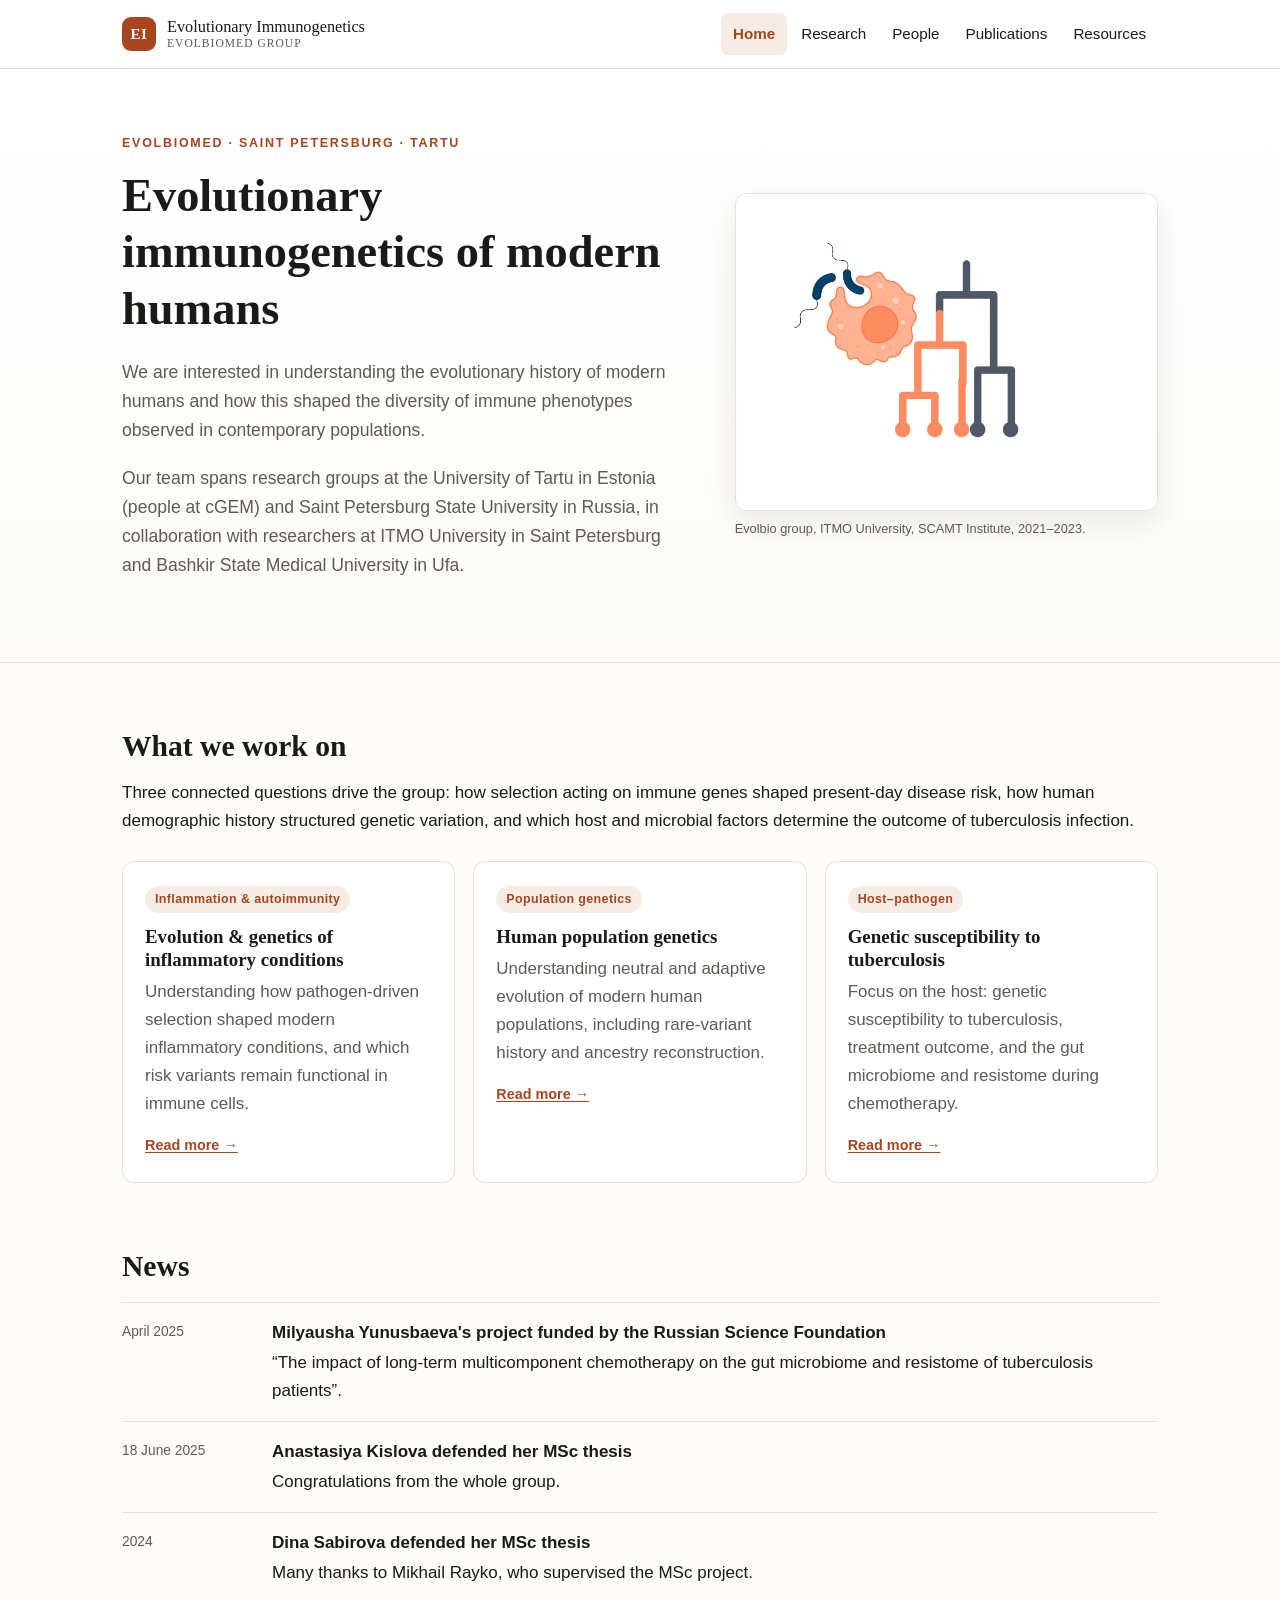
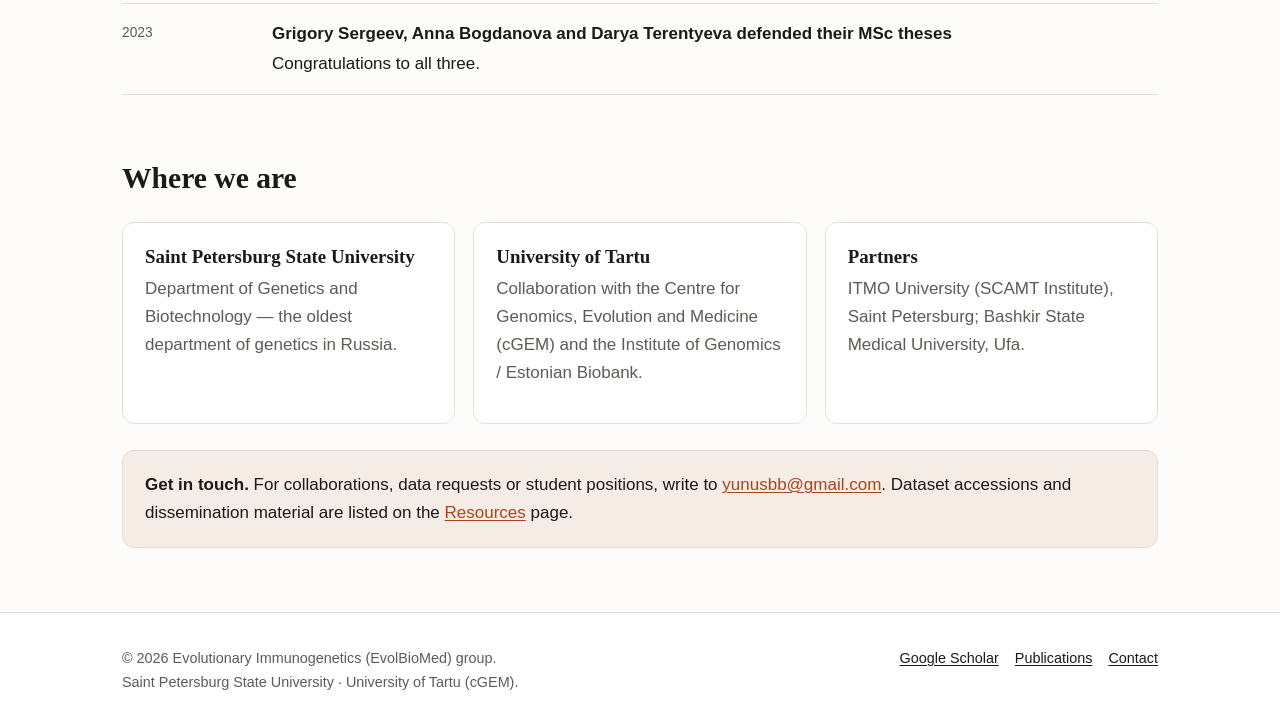
==== index.html @ 04dab828 "EvolBioMed group site: 5 pages, sitemap, structured data, GitHub Pages ready" ====
<!DOCTYPE html>
<html lang="en">
<head>
<meta charset="utf-8">
<meta name="viewport" content="width=device-width, initial-scale=1">
<title>Evolutionary Immunogenetics — EvolBioMed group</title>
<meta name="description" content="Group of Bayazit Yunusbayev studying how human evolutionary history and pathogen-driven selection shaped immune phenotypes, autoimmunity and tuberculosis susceptibility.">
<link rel="canonical" href="https://evobiomed.org/">
<meta name="robots" content="index,follow,max-image-preview:large">
<meta property="og:type" content="website">
<meta property="og:site_name" content="Evolutionary Immunogenetics — EvolBioMed">
<meta property="og:title" content="Evolutionary Immunogenetics — EvolBioMed group">
<meta property="og:description" content="How human evolutionary history and pathogen-driven selection shaped immune phenotypes, autoimmune disease and tuberculosis susceptibility.">
<meta property="og:url" content="https://evobiomed.org/">
<meta property="og:image" content="https://evobiomed.org/assets/img/og.jpg">
<meta name="twitter:card" content="summary_large_image">
<link rel="icon" href="assets/favicon.svg" type="image/svg+xml">
<link rel="stylesheet" href="assets/style.css">
<script type="application/ld+json">
{
  "@context": "https://schema.org",
  "@type": "ResearchOrganization",
  "name": "Evolutionary Immunogenetics — EvolBioMed group",
  "alternateName": ["EvolBioMed", "Evolbio group", "Yunusbayev lab"],
  "url": "https://evobiomed.org/",
  "logo": "https://evobiomed.org/assets/img/hero.jpg",
  "description": "Research group studying the evolutionary genetics of the human immune system: how pathogen-driven natural selection shaped immune phenotypes, autoimmune conditions, tuberculosis susceptibility and the gut microbiome.",
  "foundingDate": "2019",
  "email": "yunusbb@gmail.com",
  "location": [
    {"@type":"Place","name":"Department of Genetics and Biotechnology, Saint Petersburg State University","address":{"@type":"PostalAddress","addressLocality":"Saint Petersburg","addressCountry":"RU"}},
    {"@type":"Place","name":"Institute of Genomics, University of Tartu (cGEM)","address":{"@type":"PostalAddress","addressLocality":"Tartu","addressCountry":"EE"}}
  ],
  "founder": {
    "@type": "Person",
    "name": "Bayazit Yunusbayev",
    "jobTitle": "Principal Investigator",
    "url": "https://evobiomed.org/people.html",
    "sameAs": "https://scholar.google.com/citations?user=bPSczQ8AAAAJ"
  },
  "knowsAbout": ["evolutionary immunogenetics","human population genetics","autoimmunity genetics","tuberculosis susceptibility","gut microbiome","natural selection"],
  "sameAs": [
    "https://sites.google.com/view/evobiomed/home",
    "https://scholar.google.com/citations?user=bPSczQ8AAAAJ"
  ]
}
</script>
</head>
<body>
<a class="skip" href="#main">Skip to main content</a>

<header class="site-head">
  <div class="wrap">
    <a class="brand" href="index.html">
      <span class="brand-mark" aria-hidden="true">EI</span>
      <span class="brand-name">Evolutionary Immunogenetics<small>EvolBioMed group</small></span>
    </a>
    <nav class="main" aria-label="Main">
      <ul>
        <li><a href="index.html" aria-current="page">Home</a></li>
        <li><a href="research.html">Research</a></li>
        <li><a href="people.html">People</a></li>
        <li><a href="publications.html">Publications</a></li>
        <li><a href="resources.html">Resources</a></li>
      </ul>
    </nav>
  </div>
</header>

<main id="main">

  <section class="hero">
    <div class="wrap">
      <div>
        <p class="eyebrow">EvolBioMed · Saint Petersburg · Tartu</p>
        <h1>Evolutionary immunogenetics of modern humans</h1>
        <p class="lede">We are interested in understanding the evolutionary history of modern humans and how this shaped the diversity of immune phenotypes observed in contemporary populations.</p>
        <p class="lede">Our team spans research groups at the University of Tartu in Estonia (people at cGEM) and Saint Petersburg State University in Russia, in collaboration with researchers at ITMO University in Saint Petersburg and Bashkir State Medical University in Ufa.</p>
      </div>
      <figure class="hero-figure">
        <img src="assets/img/hero.jpg" width="1600" height="1202" alt="Illustration of the EvolBioMed research theme: evolutionary biomedicine of human populations">
        <figcaption>Evolbio group, ITMO University, SCAMT Institute, 2021–2023.</figcaption>
      </figure>
    </div>
  </section>

  <div class="wrap">

    <h2>What we work on</h2>
    <p>Three connected questions drive the group: how selection acting on immune genes shaped present-day disease risk, how human demographic history structured genetic variation, and which host and microbial factors determine the outcome of tuberculosis infection.</p>

    <div class="cards">
      <article class="card">
        <span class="pill">Inflammation &amp; autoimmunity</span>
        <h3>Evolution &amp; genetics of inflammatory conditions</h3>
        <p>Understanding how pathogen-driven selection shaped modern inflammatory conditions, and which risk variants remain functional in immune cells.</p>
        <a class="more" href="research.html#inflammatory">Read more →</a>
      </article>
      <article class="card">
        <span class="pill">Population genetics</span>
        <h3>Human population genetics</h3>
        <p>Understanding neutral and adaptive evolution of modern human populations, including rare-variant history and ancestry reconstruction.</p>
        <a class="more" href="research.html#popgen">Read more →</a>
      </article>
      <article class="card">
        <span class="pill">Host–pathogen</span>
        <h3>Genetic susceptibility to tuberculosis</h3>
        <p>Focus on the host: genetic susceptibility to tuberculosis, treatment outcome, and the gut microbiome and resistome during chemotherapy.</p>
        <a class="more" href="research.html#tb">Read more →</a>
      </article>
    </div>

    <h2>News</h2>
    <ul class="news">
      <li>
        <time datetime="2025-04">April 2025</time>
        <div><strong>Milyausha Yunusbaeva's project funded by the Russian Science Foundation</strong>
        “The impact of long-term multicomponent chemotherapy on the gut microbiome and resistome of tuberculosis patients”.</div>
      </li>
      <li>
        <time datetime="2025-06-18">18 June 2025</time>
        <div><strong>Anastasiya Kislova defended her MSc thesis</strong>
        Congratulations from the whole group.</div>
      </li>
      <li>
        <time datetime="2024">2024</time>
        <div><strong>Dina Sabirova defended her MSc thesis</strong>
        Many thanks to Mikhail Rayko, who supervised the MSc project.</div>
      </li>
      <li>
        <time datetime="2023">2023</time>
        <div><strong>Grigory Sergeev, Anna Bogdanova and Darya Terentyeva defended their MSc theses</strong>
        Congratulations to all three.</div>
      </li>
    </ul>

    <h2>Where we are</h2>
    <div class="cards">
      <article class="card">
        <h3>Saint Petersburg State University</h3>
        <p>Department of Genetics and Biotechnology — the oldest department of genetics in Russia.</p>
      </article>
      <article class="card">
        <h3>University of Tartu</h3>
        <p>Collaboration with the Centre for Genomics, Evolution and Medicine (cGEM) and the Institute of Genomics / Estonian Biobank.</p>
      </article>
      <article class="card">
        <h3>Partners</h3>
        <p>ITMO University (SCAMT Institute), Saint Petersburg; Bashkir State Medical University, Ufa.</p>
      </article>
    </div>

    <div class="callout">
      <p><strong>Get in touch.</strong> For collaborations, data requests or student positions, write to <a href="mailto:yunusbb@gmail.com">yunusbb@gmail.com</a>. Dataset accessions and dissemination material are listed on the <a href="resources.html">Resources</a> page.</p>
    </div>

  </div>
</main>

<footer class="site-foot">
  <div class="wrap">
    <p>© 2026 Evolutionary Immunogenetics (EvolBioMed) group.<br>Saint Petersburg State University · University of Tartu (cGEM).</p>
    <div class="foot-links">
      <a href="https://scholar.google.com/citations?user=bPSczQ8AAAAJ">Google Scholar</a>
      <a href="publications.html">Publications</a>
      <a href="mailto:yunusbb@gmail.com">Contact</a>
    </div>
  </div>
</footer>
</body>
</html>
---- assets/style.css ----
/* Evolutionary Immunogenetics — group site styles */
:root{
  --ink:#1b1a18; --muted:#5f5a54; --accent:#a8451f; --accent-soft:#f6ece6;
  --bg:#fdfcfa; --card:#ffffff; --line:#e7e0d8; --max:1080px;
}
*{box-sizing:border-box}
html{-webkit-text-size-adjust:100%}
body{
  margin:0; background:var(--bg); color:var(--ink);
  font:17px/1.65 -apple-system,BlinkMacSystemFont,"Segoe UI",Roboto,Helvetica,Arial,sans-serif;
}
img{max-width:100%; height:auto; display:block}
a{color:var(--accent); text-decoration-thickness:1px; text-underline-offset:2px}
a:hover{text-decoration-thickness:2px}
h1,h2,h3,h4{font-family:Georgia,"Times New Roman",serif; line-height:1.22; margin:0 0 .5em}
h1{font-size:clamp(2rem,4.6vw,2.9rem)}
h2{font-size:clamp(1.4rem,2.6vw,1.85rem); margin-top:2.2em}
h3{font-size:1.18rem; margin-bottom:.35em}
p{margin:0 0 1.05em}
.wrap{max-width:var(--max); margin:0 auto; padding:0 22px}
.skip{position:absolute; left:-9999px; top:0; background:var(--ink); color:#fff; padding:10px 16px; z-index:99}
.skip:focus{left:12px; top:12px}

.visually-hidden{position:absolute; width:1px; height:1px; margin:-1px; padding:0;
  overflow:hidden; clip:rect(0 0 0 0); white-space:nowrap; border:0}

/* header */
.site-head{background:var(--card); border-bottom:1px solid var(--line); position:sticky; top:0; z-index:20}
.site-head .wrap{display:flex; flex-wrap:wrap; align-items:center; gap:14px; min-height:68px; padding-block:10px}
.brand{display:flex; align-items:center; gap:11px; text-decoration:none; color:var(--ink)}
.brand-mark{width:34px; height:34px; border-radius:9px; background:var(--accent); color:#fff;
  display:grid; place-items:center; font:600 15px/1 Georgia,serif; letter-spacing:.5px}
.brand-name{font-family:Georgia,serif; font-size:1.02rem; line-height:1.15}
.brand-name small{display:block; font-family:inherit; font-size:.72rem; letter-spacing:.09em;
  text-transform:uppercase; color:var(--muted); font-weight:400}
nav.main{margin-left:auto}
nav.main ul{display:flex; flex-wrap:wrap; gap:2px; list-style:none; margin:0; padding:0}
nav.main a{display:block; padding:8px 12px; border-radius:7px; color:var(--ink); text-decoration:none; font-size:.95rem}
nav.main a:hover{background:var(--accent-soft); color:var(--accent)}
nav.main a[aria-current="page"]{background:var(--accent-soft); color:var(--accent); font-weight:600}

/* hero */
.hero{border-bottom:1px solid var(--line); background:linear-gradient(180deg,#fff 0%,var(--bg) 100%)}
.hero .wrap{display:grid; grid-template-columns:1.15fr .85fr; gap:40px; align-items:center; padding-block:56px}
.hero h1{margin-bottom:.45em}
.eyebrow{font-size:.78rem; letter-spacing:.14em; text-transform:uppercase; color:var(--accent);
  font-weight:700; margin-bottom:14px}
.lede{font-size:1.1rem; color:var(--muted); max-width:56ch}
.hero-figure{margin:0}
.hero-figure img{border-radius:12px; border:1px solid var(--line); box-shadow:0 12px 30px rgba(27,26,24,.09)}
.hero-figure figcaption{font-size:.8rem; color:var(--muted); margin-top:9px; line-height:1.45}

/* sections, cards */
section{padding-block:8px}
.cards{display:grid; grid-template-columns:repeat(auto-fit,minmax(260px,1fr)); gap:18px; margin:26px 0 8px}
.card{background:var(--card); border:1px solid var(--line); border-radius:12px; padding:22px}
.card h3{margin-top:0}
.card p{color:var(--muted); margin-bottom:.8em}
.card .more{font-size:.9rem; font-weight:600}
.pill{display:inline-block; background:var(--accent-soft); color:var(--accent); font-size:.78rem;
  font-weight:600; letter-spacing:.03em; padding:3px 10px; border-radius:999px; margin-bottom:12px}

/* news */
.news{list-style:none; margin:18px 0 0; padding:0; border-top:1px solid var(--line)}
.news li{display:grid; grid-template-columns:132px 1fr; gap:18px; padding:16px 0; border-bottom:1px solid var(--line)}
.news time{color:var(--muted); font-size:.86rem; font-variant-numeric:tabular-nums; padding-top:2px}
.news strong{display:block; margin-bottom:2px}

/* people */
.person{display:grid; grid-template-columns:180px 1fr; gap:26px; padding:26px 0; border-bottom:1px solid var(--line)}
.person:first-of-type{border-top:1px solid var(--line); margin-top:22px}
.person img{border-radius:10px; border:1px solid var(--line); width:180px; height:180px; object-fit:cover}
.person .role{font-size:.78rem; letter-spacing:.1em; text-transform:uppercase; color:var(--accent); font-weight:700; margin-bottom:6px}
.person h3{margin-bottom:.4em; font-size:1.3rem}
.person p{color:var(--muted)}
.alumni{display:grid; grid-template-columns:repeat(auto-fit,minmax(250px,1fr)); gap:20px; margin-top:22px}
.alum{background:var(--card); border:1px solid var(--line); border-radius:12px; padding:20px; display:grid;
  grid-template-columns:64px 1fr; gap:14px; align-items:start}
.alum img{width:64px; height:64px; border-radius:8px; object-fit:cover; border:1px solid var(--line)}
.alum h4{margin:0 0 3px; font-size:1.02rem}
.alum p{font-size:.9rem; color:var(--muted); margin:0}

/* publications */
.filters{display:flex; flex-wrap:wrap; gap:8px; margin:22px 0 6px}
.filters a{font-size:.85rem; padding:6px 12px; border:1px solid var(--line); border-radius:999px;
  text-decoration:none; background:var(--card); color:var(--ink)}
.filters a:hover{border-color:var(--accent); color:var(--accent)}
.pubs{list-style:none; margin:16px 0 0; padding:0}
.pub{padding:18px 0; border-bottom:1px solid var(--line)}
.pub .authors{color:var(--muted); font-size:.94rem}
.pub .title{display:block; margin:4px 0 4px; font-weight:600; color:var(--ink)}
.pub .venue{font-size:.94rem; color:var(--ink)}
.pub .doi{font-size:.86rem; word-break:break-word}
.pub .year{float:right; font-family:Georgia,serif; color:var(--accent); font-size:.95rem; margin-left:14px}

/* misc blocks */
.callout{background:var(--accent-soft); border:1px solid #ecd9cf; border-radius:12px; padding:20px 22px; margin:26px 0}
.callout p:last-child{margin-bottom:0}
table.data{width:100%; border-collapse:collapse; margin:18px 0; font-size:.95rem}
table.data th,table.data td{text-align:left; padding:11px 12px; border-bottom:1px solid var(--line); vertical-align:top}
table.data th{background:#faf7f4; font-size:.8rem; letter-spacing:.06em; text-transform:uppercase; color:var(--muted)}

footer.site-foot{border-top:1px solid var(--line); background:var(--card); margin-top:64px; padding-block:34px}
footer.site-foot .wrap{display:flex; flex-wrap:wrap; gap:20px; justify-content:space-between; align-items:flex-start}
footer.site-foot p{margin:0; font-size:.9rem; color:var(--muted)}
footer.site-foot a{color:var(--ink)}
.foot-links{display:flex; gap:16px; flex-wrap:wrap; font-size:.9rem}

@media (max-width:820px){
  .hero .wrap{grid-template-columns:1fr; padding-block:36px}
  .person{grid-template-columns:1fr; gap:14px}
  .person img{width:130px; height:130px}
  .news li{grid-template-columns:1fr; gap:4px}
}
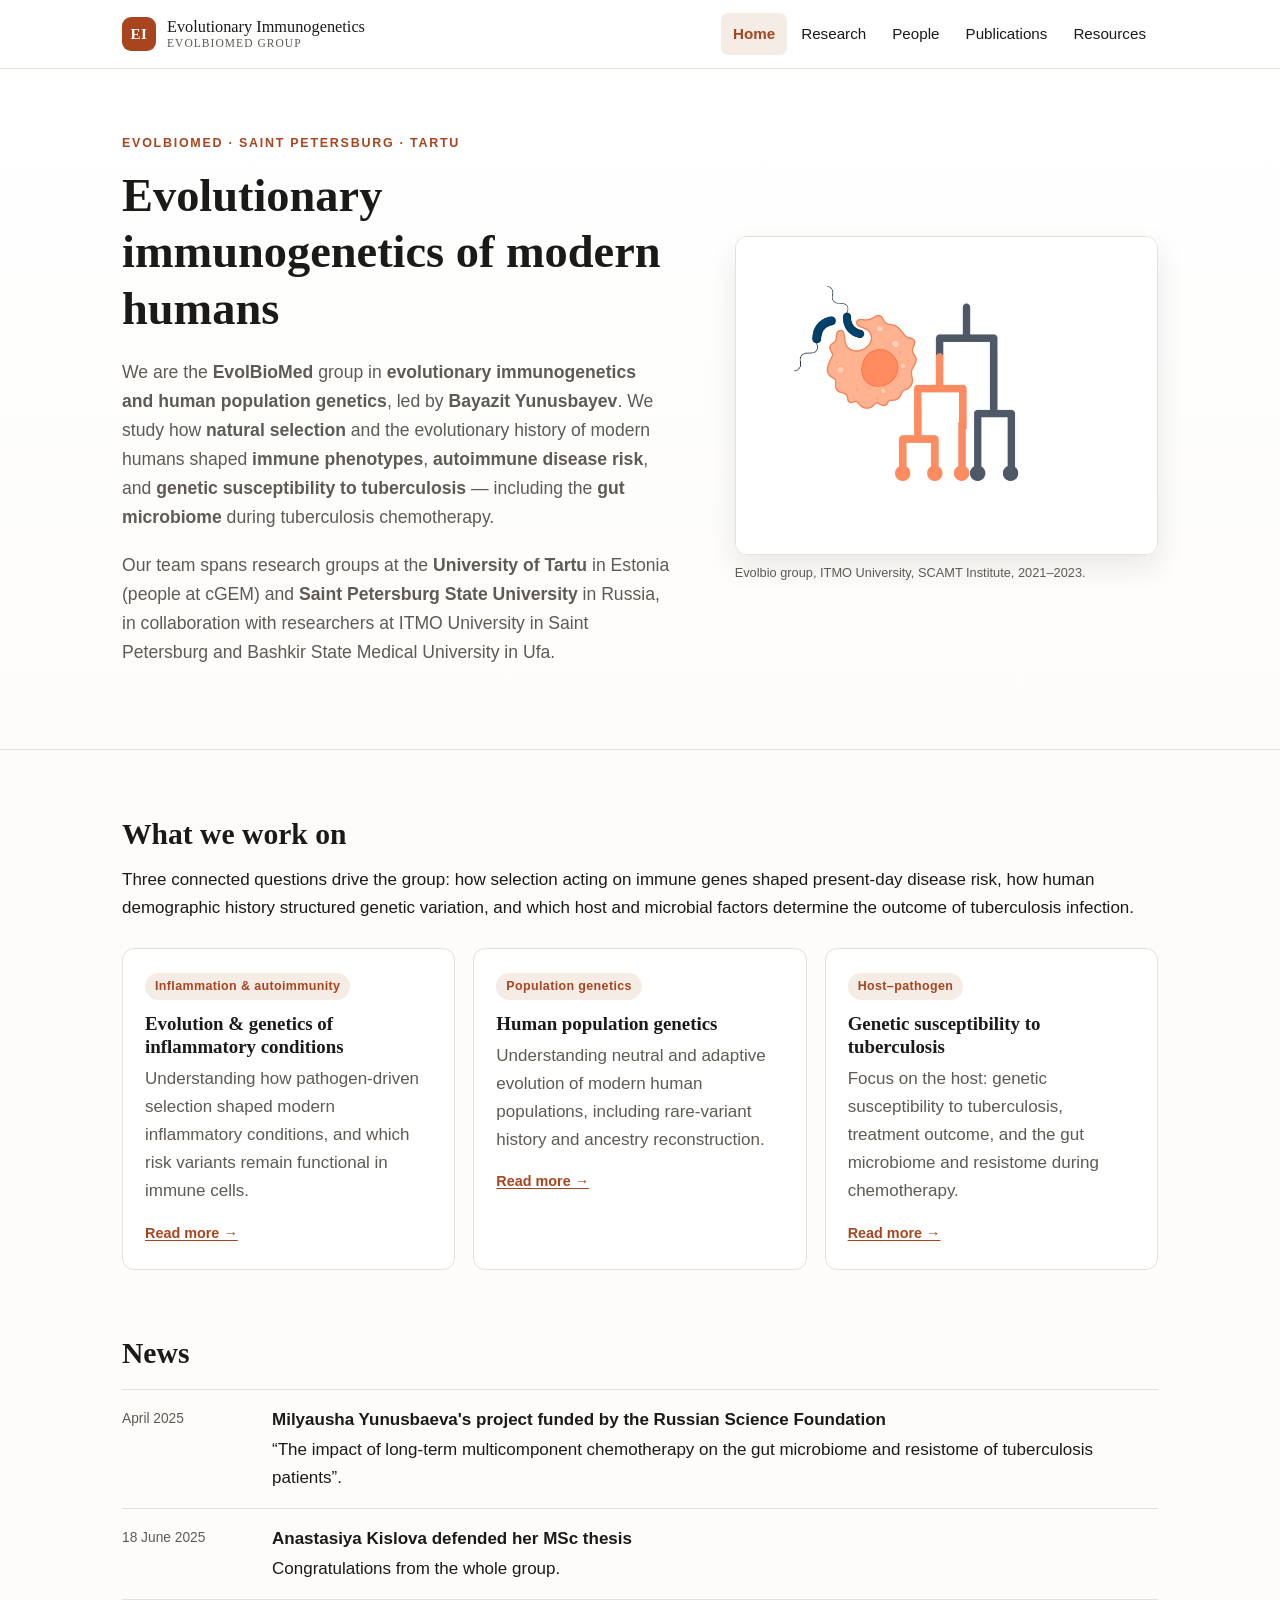
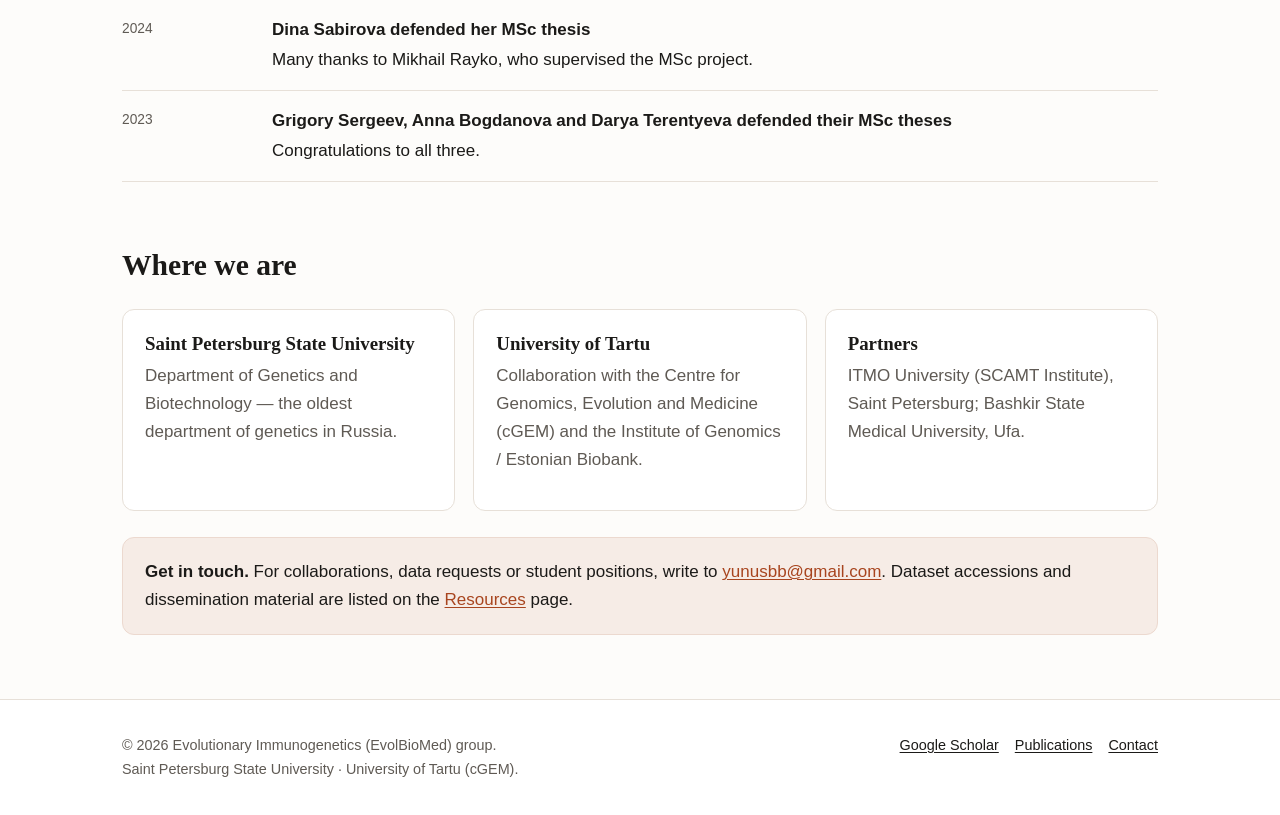
==== commit 06098376: "Wire in SEO keywords: homepage intro and research image alt text" ====
--- a/index.html
+++ b/index.html
@@ -3,6 +3,7 @@
 <head>
 <meta charset="utf-8">
 <meta name="viewport" content="width=device-width, initial-scale=1">
+<meta name="yandex-verification" content="7fbeff3733f0928e" />
 <title>Evolutionary Immunogenetics — EvolBioMed group</title>
 <meta name="description" content="Group of Bayazit Yunusbayev studying how human evolutionary history and pathogen-driven selection shaped immune phenotypes, autoimmunity and tuberculosis susceptibility.">
 <link rel="canonical" href="https://evobiomed.org/">
@@ -74,8 +75,8 @@
       <div>
         <p class="eyebrow">EvolBioMed · Saint Petersburg · Tartu</p>
         <h1>Evolutionary immunogenetics of modern humans</h1>
-        <p class="lede">We are interested in understanding the evolutionary history of modern humans and how this shaped the diversity of immune phenotypes observed in contemporary populations.</p>
-        <p class="lede">Our team spans research groups at the University of Tartu in Estonia (people at cGEM) and Saint Petersburg State University in Russia, in collaboration with researchers at ITMO University in Saint Petersburg and Bashkir State Medical University in Ufa.</p>
+        <p class="lede">We are the <strong>EvolBioMed</strong> group in <strong>evolutionary immunogenetics and human population genetics</strong>, led by <strong>Bayazit Yunusbayev</strong>. We study how <strong>natural selection</strong> and the evolutionary history of modern humans shaped <strong>immune phenotypes</strong>, <strong>autoimmune disease risk</strong>, and <strong>genetic susceptibility to tuberculosis</strong> — including the <strong>gut microbiome</strong> during tuberculosis chemotherapy.</p>
+        <p class="lede">Our team spans research groups at the <strong>University of Tartu</strong> in Estonia (people at cGEM) and <strong>Saint Petersburg State University</strong> in Russia, in collaboration with researchers at ITMO University in Saint Petersburg and Bashkir State Medical University in Ufa.</p>
       </div>
       <figure class="hero-figure">
         <img src="assets/img/hero.jpg" width="1600" height="1202" alt="Illustration of the EvolBioMed research theme: evolutionary biomedicine of human populations">
--- a/assets/style.css
+++ b/assets/style.css
@@ -79,6 +79,11 @@
 .alum img{width:64px; height:64px; border-radius:8px; object-fit:cover; border:1px solid var(--line)}
 .alum h4{margin:0 0 3px; font-size:1.02rem}
 .alum p{font-size:.9rem; color:var(--muted); margin:0}
+.alum p.role{color:var(--accent); font-size:.72rem; font-weight:700; letter-spacing:.09em;
+  text-transform:uppercase; margin-bottom:6px}
+.research-fig{margin:0 0 20px; max-width:520px}
+.research-fig img{width:100%; border:1px solid var(--line); border-radius:10px; background:#fff}
+.research-fig.tb{max-width:190px}
 
 /* publications */
 .filters{display:flex; flex-wrap:wrap; gap:8px; margin:22px 0 6px}
